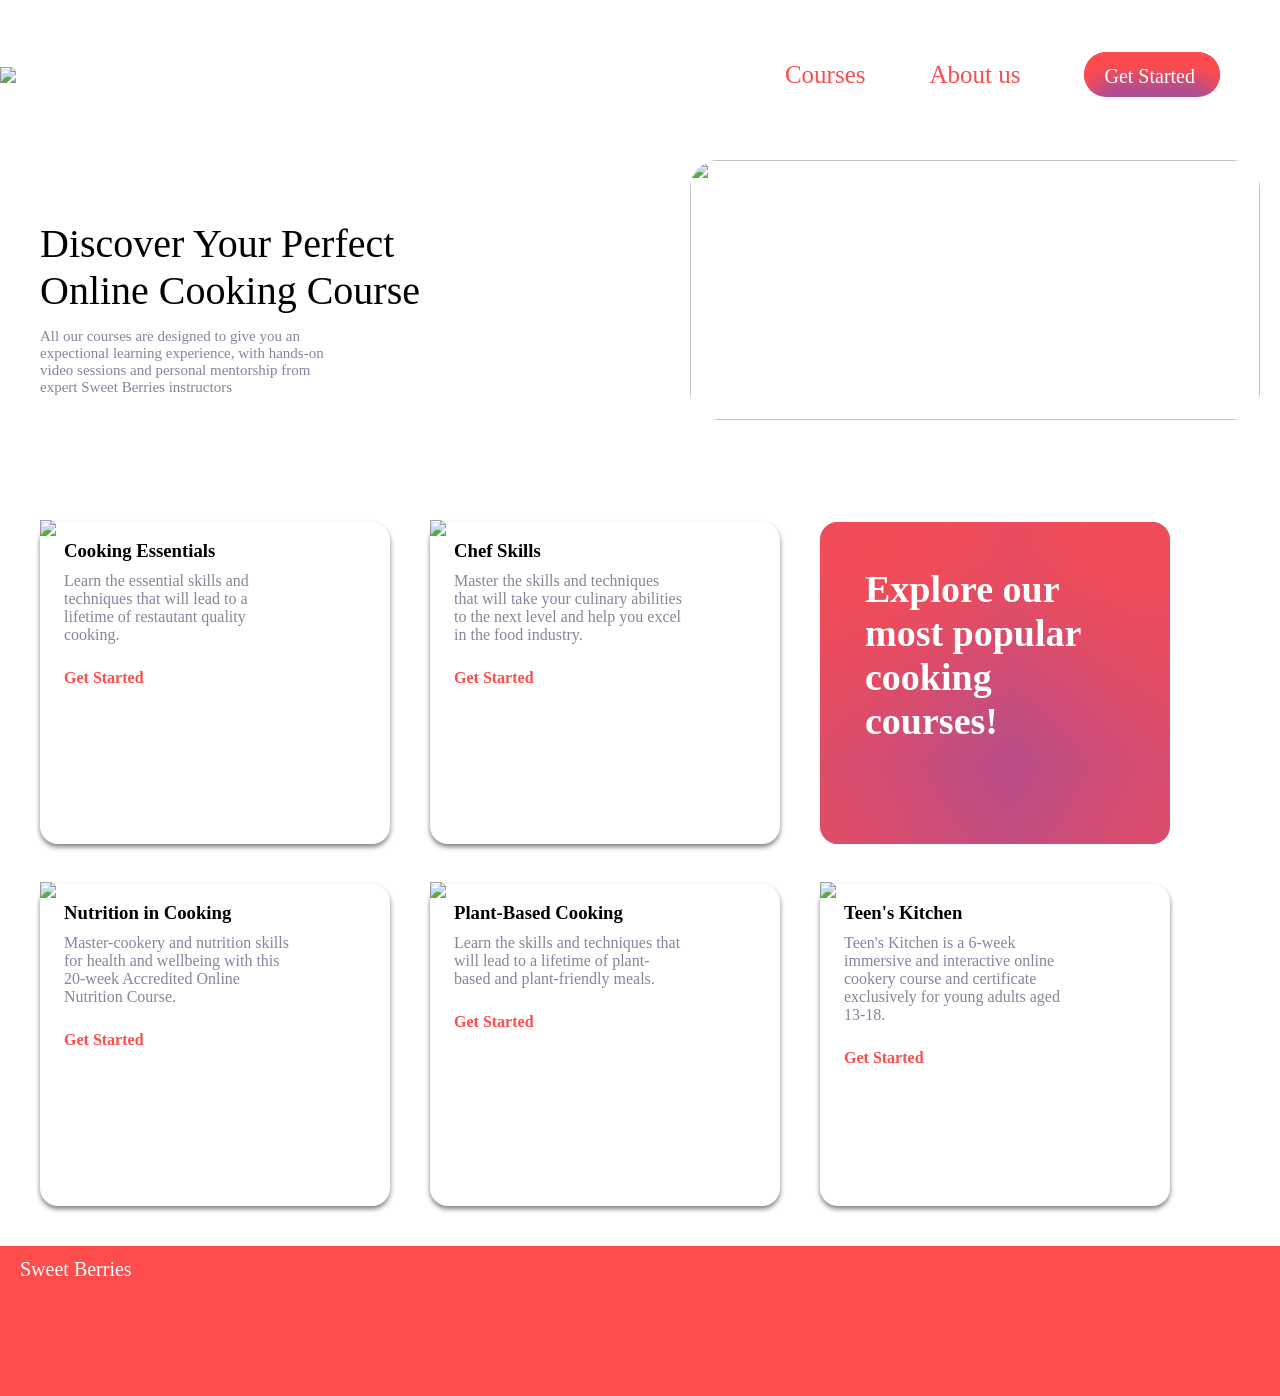
==== Sweet Berries.html @ fec95e78 "initial sweet berries project" ====
<!DOCTYPE html>
<html>

    <head>
        <meta charset="utf-8">
        <meta name="viewport" content="width=device-width">
        <title>replit</title>
        <link href="style.css" rel="stylesheet" type="text/css" />
    </head>
    
<!-- my code -->

<body>
    <div class="grid-container">

        
        <div class="header">
            <img src="assets/logo.png">
            <!-- <p class="burger">&#9776;</p> -->
            <label class="burger" for="menuchk">&#9776;</label>
            <input type="checkbox" id="menuchk">
            <nav>
                <a href="#">Courses</a>
                <a href="#">About us</a>
                <a href="#" class="pinkbtn">Get Started</a>
            </nav>
        </div>

        
        <div class="slogan">
            <div class="slogan-text">
                <p class="cooking-course">Discover Your Perfect<br>Online Cooking Course</p>
                <p>All our courses are designed to give you an<br>expectional learning experience, with hands-on<br>video sessions and personal mentorship from<br>expert Sweet Berries instructors</p>
            </div>
            <img src="assets/banner.jpg">
        </div>


        
        <div class="main">
            <div class='cooking-skill'>
                <img src="assets/cake.png">
                <h3>Cooking Essentials</h3>
                <p>Learn the essential skills and<br>techniques that will lead to a<br>lifetime of restautant quality<br>cooking.</p>
                <a href="#">Get Started</a>
            </div>
                
            <div class='cooking-skill'>
                <img src="assets/cake.png">
                <h3>Chef Skills</h3>
                <p>Master the skills and techniques<br>that will take your culinary abilities<br>to the next level and help you excel<br>in the food industry.</p>
                <a href="#">Get Started</a>
            </div>
                
            <div class='section1 cooking-skill' id="color">
                <p id="size">Explore our<br>most popular<br>cooking<br>courses!</p>
            </div>
                
            <div class='cooking-skill'>
                <img src="assets/cake.png">
                <h3>Nutrition in Cooking</h3>
                <p>Master-cookery and nutrition skills<br>for health and wellbeing with this<br>20-week Accredited Online<br>Nutrition Course.</p>
                <a href="#">Get Started</a>
            </div>
                
            <div class='cooking-skill'>
                <img src="assets/cake.png">
                <h3>Plant-Based Cooking</h3>
                <p>Learn the skills and techniques that<br>will lead to a lifetime of plant-<br>based and plant-friendly meals.</p>
                <a href="#">Get Started</a>
            </div>
                
            <div class='cooking-skill'>
                <img src="assets/cake.png">
                <h3>Teen's Kitchen</h3>
                <p>Teen's Kitchen is a 6-week<br>immersive and interactive online<br>cookery course and certificate<br>exclusively for young adults aged<br>13-18.</p>
                <a href="#">Get Started</a>
            </div>   
        </div>



        <div class="footer">
            Sweet Berries
        </div>
    
    </div>   
</body>
</html>
---- style.css ----
/* my code */

* {
    margin: 0;
    padding: 0;
    box-sizing: border-box;
} 

.grid-container {
    display: grid;
    grid-template-rows: 160px 1fr 1fr 1fr 150px;
    grid-template-columns: repeat(3, 1fr);
}


/*mobile*/
@media(max-width: 400px) {
    .section1 {
        order: -2;
    }
    nav {
        display: none;
    }

    .burger {
        display: block;
    }
    #menuchk:checked + nav {
        
        display: flex;
        flex-direction: column;
        width: 100%;
        align-items: flex-end;
        
        position: absolute;
        top: 150px;
        left: 0;
    }
}


/*tablet*/
@media(min-width: 401px) and (max-width: 960px) {

    .cooking-skill {
        width: 50%;
    }
}


/*desktop*/
@media(min-width: 961px) {

    .page {
        width: 960px;
        margin: 0 auto;
    }
}


/* #1 */

.header {
    grid-column: span 3;
    display: flex;
    align-items: center;
    justify-content: space-between;
    height: 150px;
}

#menuchk {
    display: none;
}

.burger {
    display: none;
}

.header img {
    width: 150px;
}

.header a {
    color: #FF4C4C;
    text-decoration: none;
    margin-top: 0;
    margin-right: 0;
    margin-right: 60px;
    font-size: 25px;
}

nav .pinkbtn {
    background-color:  #A94E97;
    box-shadow: 1px 22px 20px 5px  #FF4C4C inset;
    color: white;
    border-radius: 40px;
    padding: 13px 25px 10px 20px;
    font-size: 20px;
}

/* #2 */

.slogan {
    grid-column: span 3;
    display: flex;
    flex-wrap: wrap;
    justify-content: space-between;
/*     justify-items: center; */
}

.slogan img {
    width: 570px;
    height: 260px;
    margin-right: 20px;
    border-radius: 28px;
}

.slogan-text{
    background-color: white;
}

.slogan .cooking-course {
    margin-top: 60px;
    margin-left: 40px;
    margin-bottom: 14px;
    font-size: 40px;
    color: black;  
}

.slogan p {
    margin-left: 40px;
    font-size: 15px;
    color: #83869A;
}

/* #3 */

.main {
    grid-column: span 3;
    grid-row: span 2;
    display: flex;
    flex-wrap: wrap;
}

.main img {
    margin-top: -40px;
}

.main h3 {
    margin-left: 24px;
}

.main p {
    color: #83869A; 
    margin-left: 24px;
    margin-top: 10px;
    margin-bottom: 25px;
}

.main a {
    color:  #FF4C4C;
    text-decoration: none;
    margin-left: 24px;
    font-weight: bold;
}

 #color {
    background-color: #A94E97; 
    box-shadow: 10px 80px 200px 45px #FF4C4C inset;
}

#size {
    color: white;
    font-size: 38px;
    font-weight: bold;
    margin: 45px 15px 20px 45px;
}

.cooking-skill{
    width: 350px;
    height: 322px;
    background-color: white;
    margin-left: 40px;
    margin-bottom: 40px;
    border-radius: 18px;
    box-shadow: 0px 3px 5px grey;
}

/* #4 */

.footer {
    background-color: #FF4C4C;
    grid-column: span 3;
    color: white;
    padding: 12px 0px 20px 20px;
    font-size: 20px;
}
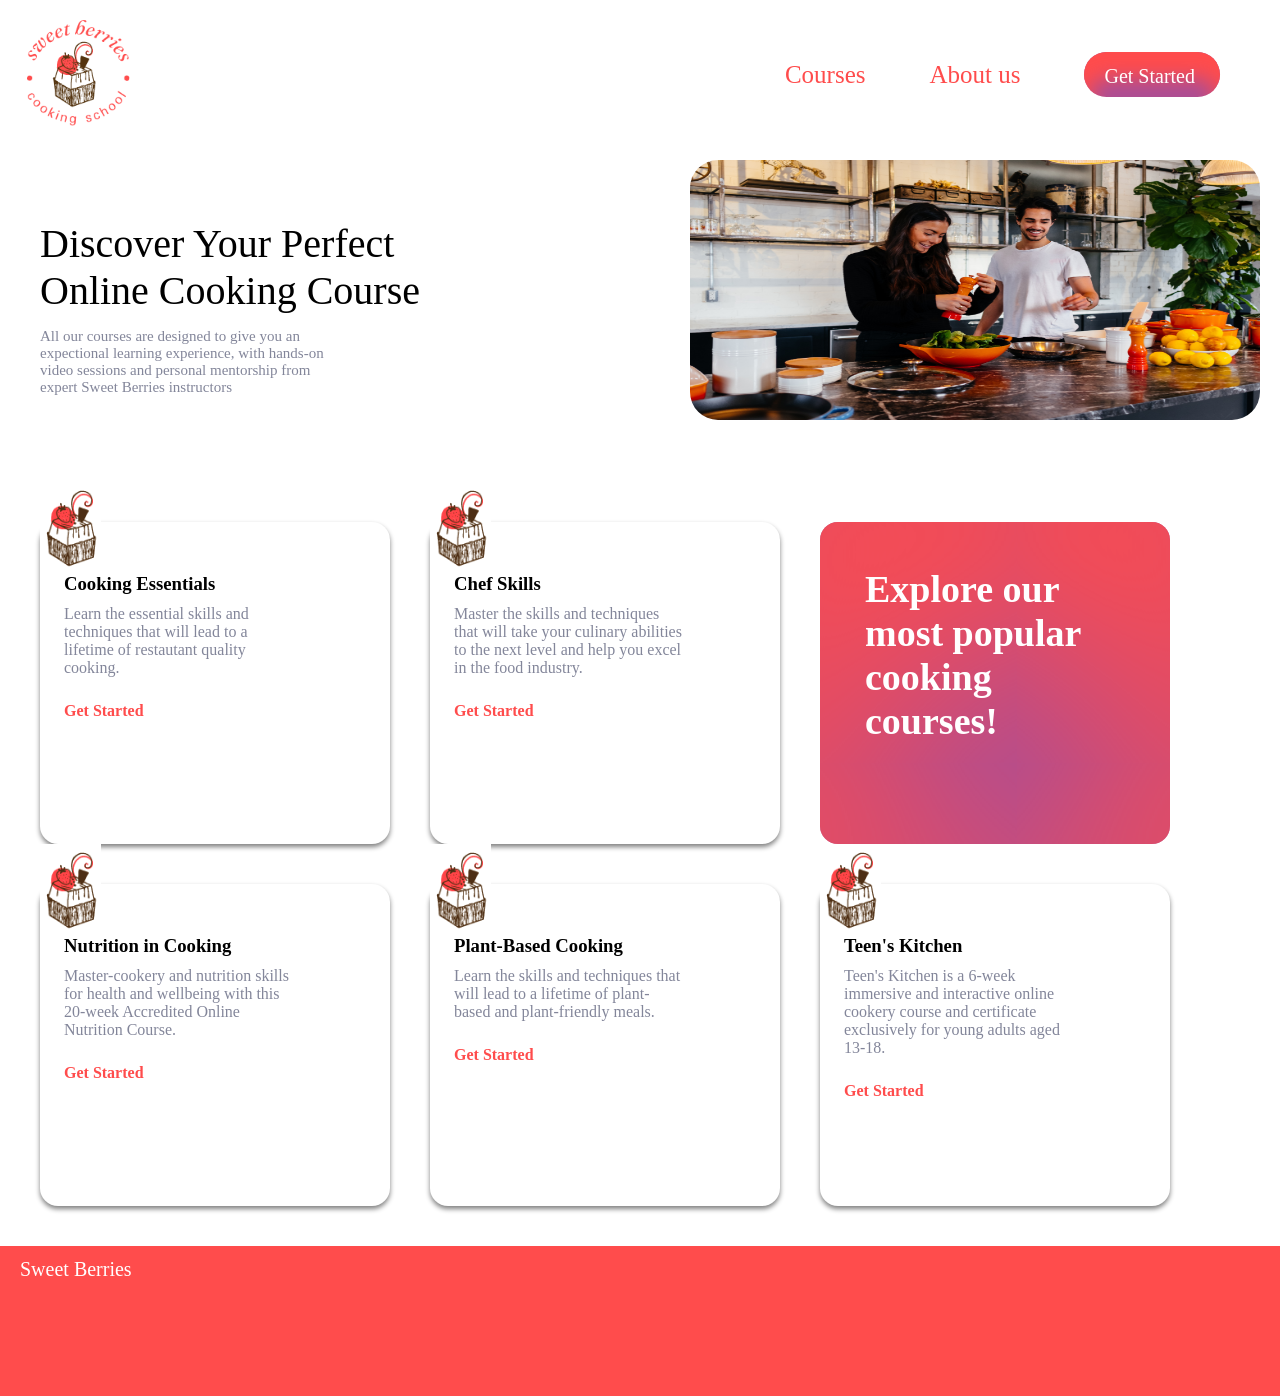
==== commit 973cb713: "added registration.style.css" ====
--- a/Sweet Berries.html
+++ b/Sweet Berries.html
@@ -15,7 +15,7 @@
 
         
         <div class="header">
-            <img src="assets/logo.png">
+            <img src="Images/logo.png">
             <!-- <p class="burger">&#9776;</p> -->
             <label class="burger" for="menuchk">&#9776;</label>
             <input type="checkbox" id="menuchk">
@@ -32,21 +32,21 @@
                 <p class="cooking-course">Discover Your Perfect<br>Online Cooking Course</p>
                 <p>All our courses are designed to give you an<br>expectional learning experience, with hands-on<br>video sessions and personal mentorship from<br>expert Sweet Berries instructors</p>
             </div>
-            <img src="assets/banner.jpg">
+            <img src="Images/banner.jpeg">
         </div>
 
 
         
         <div class="main">
             <div class='cooking-skill'>
-                <img src="assets/cake.png">
+                <img src="Images/cake.png">
                 <h3>Cooking Essentials</h3>
                 <p>Learn the essential skills and<br>techniques that will lead to a<br>lifetime of restautant quality<br>cooking.</p>
                 <a href="#">Get Started</a>
             </div>
                 
             <div class='cooking-skill'>
-                <img src="assets/cake.png">
+                <img src="Images/cake.png">
                 <h3>Chef Skills</h3>
                 <p>Master the skills and techniques<br>that will take your culinary abilities<br>to the next level and help you excel<br>in the food industry.</p>
                 <a href="#">Get Started</a>
@@ -57,21 +57,21 @@
             </div>
                 
             <div class='cooking-skill'>
-                <img src="assets/cake.png">
+                <img src="Images/cake.png">
                 <h3>Nutrition in Cooking</h3>
                 <p>Master-cookery and nutrition skills<br>for health and wellbeing with this<br>20-week Accredited Online<br>Nutrition Course.</p>
                 <a href="#">Get Started</a>
             </div>
                 
             <div class='cooking-skill'>
-                <img src="assets/cake.png">
+                <img src="Images/cake.png">
                 <h3>Plant-Based Cooking</h3>
                 <p>Learn the skills and techniques that<br>will lead to a lifetime of plant-<br>based and plant-friendly meals.</p>
                 <a href="#">Get Started</a>
             </div>
                 
             <div class='cooking-skill'>
-                <img src="assets/cake.png">
+                <img src="Images/cake.png">
                 <h3>Teen's Kitchen</h3>
                 <p>Teen's Kitchen is a 6-week<br>immersive and interactive online<br>cookery course and certificate<br>exclusively for young adults aged<br>13-18.</p>
                 <a href="#">Get Started</a>
